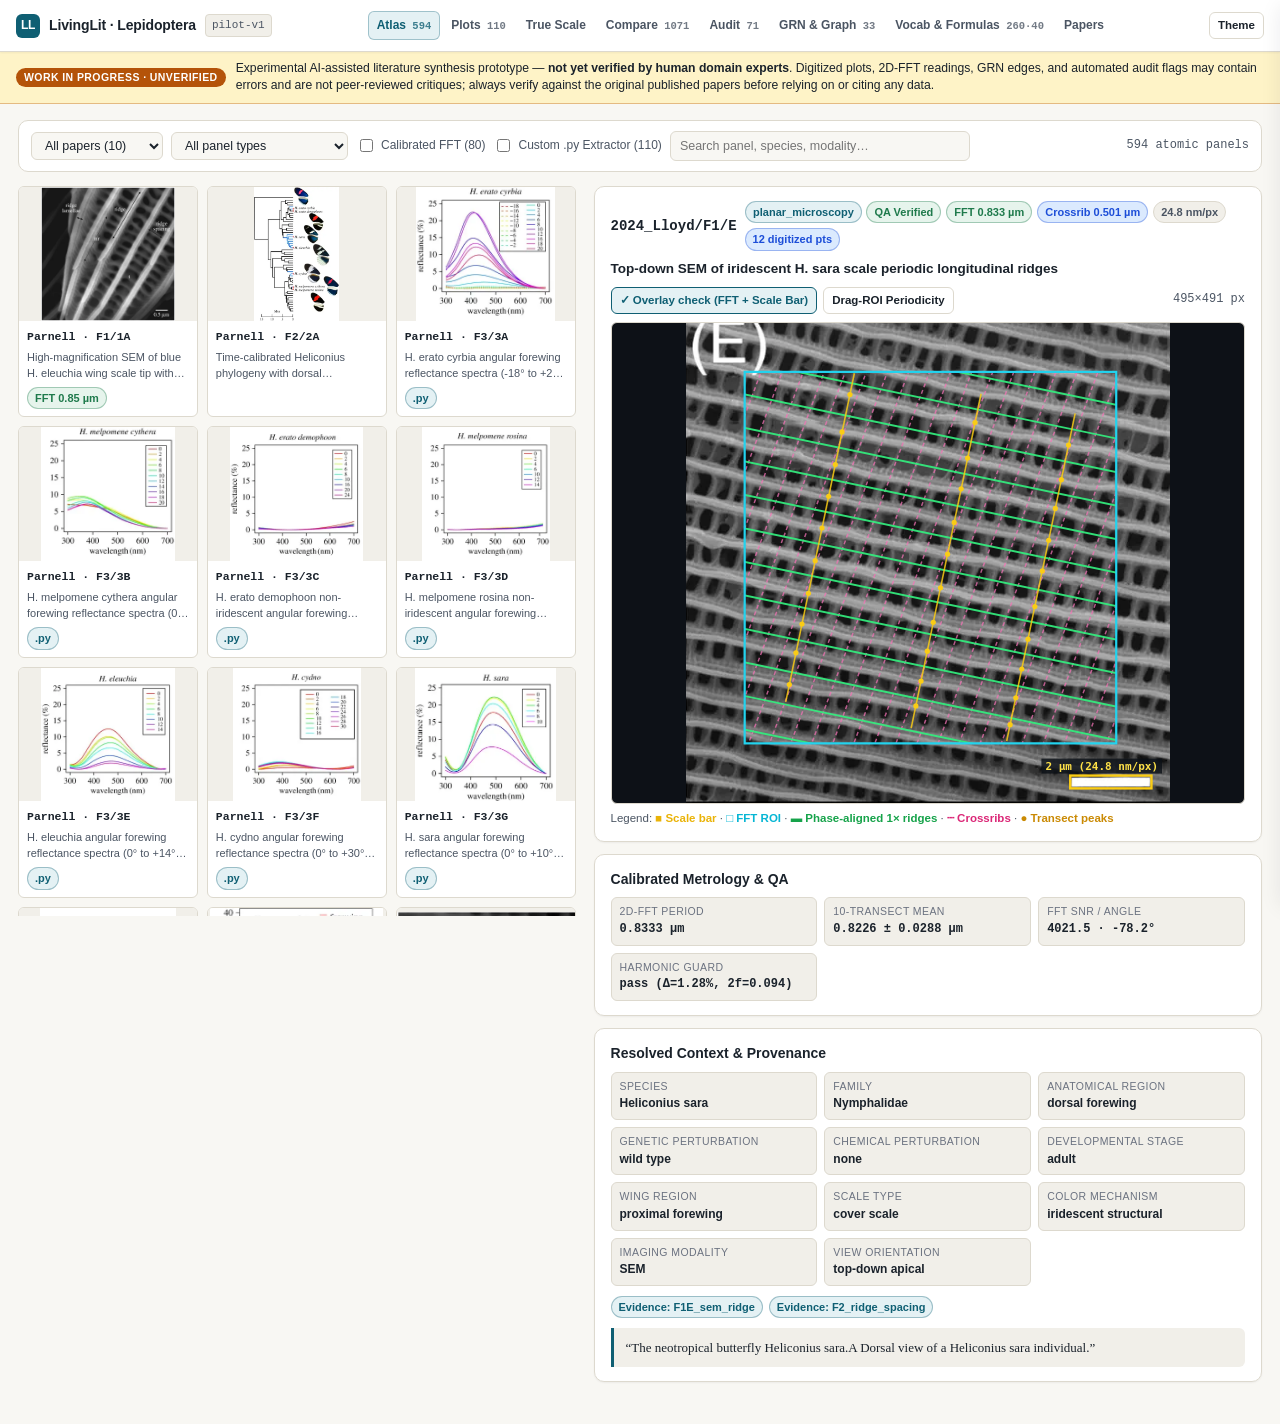
==== index.html @ befab4b3 "Publish pilot-v1 WIP explorer (10 OA papers, 594 WebP panels, unverified banner)" ====
<!doctype html>
<html lang="en" data-theme="light">
<head>
  <meta charset="utf-8" />
  <meta name="viewport" content="width=device-width, initial-scale=1" />
  <title>LivingLit · Lepidoptera — Pilot Atlas, Metrology &amp; Synthesis</title>
  <meta name="description" content="Auditable figure digitization, calibrated 2D-FFT microscopy metrology, relaxed cross-paper synthesis, and 7-dimension within-paper claim auditing for Lepidoptera." />
  <link rel="stylesheet" href="styles/tokens.css" />
  <link rel="stylesheet" href="styles/components.css" />
</head>
<body>
  <header class="topbar" role="banner">
    <div class="brand">
      <div class="brand-mark" aria-hidden="true">LL</div>
      <div>
        <div class="brand-title">LivingLit · Lepidoptera</div>
      </div>
      <span class="brand-tag" id="release-tag">pilot-v1</span>
    </div>

    <nav class="nav-tabs" role="tablist" aria-label="Primary views">
      <button type="button" class="nav-tab active" data-view="atlas" role="tab" title="Browse all atomic figure panels with scale-bar & FFT overlays">Atlas <span class="cnt" id="cnt-atlas"></span></button>
      <button type="button" class="nav-tab" data-view="vault" role="tab" title="Digitized Plots: verify extracted curves, scatter, boxplots & dotplots side-by-side against figure crops">Plots <span class="cnt" id="cnt-vault"></span></button>
      <button type="button" class="nav-tab" data-view="scale" role="tab" title="Compare calibrated micrographs at identical physical magnification (µm/px)">True Scale</button>
      <button type="button" class="nav-tab" data-view="compare" role="tab" title="Cross-paper quantitative comparisons with live confounder toggles">Compare <span class="cnt" id="cnt-compare"></span></button>
      <button type="button" class="nav-tab" data-view="audit" role="tab" title="7-dimension within-paper claim and numerical audit">Audit <span class="cnt" id="cnt-audit"></span></button>
      <button type="button" class="nav-tab" data-view="graph" role="tab" title="Gene Regulatory Network (GRN), Genomic Tables (DE/ChIP), and Corpus Knowledge Graph">GRN &amp; Graph <span class="cnt" id="cnt-grn"></span></button>
      <button type="button" class="nav-tab" data-view="schema" role="tab" title="Explore hierarchical Controlled Vocabulary & interactive SymPy Formula Workbench">Vocab &amp; Formulas <span class="cnt" id="cnt-schema"></span></button>
      <button type="button" class="nav-tab" data-view="papers" role="tab" title="Open-Access manifests, QA scorecards & indexed author scripts">Papers</button>
    </nav>

    <div class="topbar-right">
      <div class="kpi-inline" id="kpi-inline"></div>
      <button type="button" class="btn btn-sm" id="btn-theme" title="Toggle light / dark theme">Theme</button>
    </div>
  </header>

  <div class="wip-banner" role="status" aria-label="Work in progress notice">
    <span class="wip-badge">Work in Progress · Unverified</span>
    <span>
      Experimental AI-assisted literature synthesis prototype — <strong>not yet verified by human domain experts</strong>.
      Digitized plots, 2D-FFT readings, GRN edges, and automated audit flags may contain errors and are not peer-reviewed critiques; always verify against the original published papers before relying on or citing any data.
    </span>
  </div>

  <main class="main-wrap" id="app-root" role="main">
    <div class="card">Loading LivingLit · Lepidoptera release bundle…</div>
  </main>

  <div class="drawer-backdrop" id="drawer-backdrop"></div>
  <aside class="drawer" id="audit-drawer" aria-label="Result Audit Drawer">
    <div class="drawer-head">
      <div>
        <div class="mono" style="font-size:11px;color:var(--ink-2)" id="drawer-sub">Empirical Evidence Audit</div>
        <div style="font-weight:700;font-size:14.5px" id="drawer-title">Result</div>
      </div>
      <button type="button" class="btn btn-sm" id="drawer-close">Close</button>
    </div>
    <div class="drawer-body" id="drawer-body"></div>
  </aside>

  
  <script src="js/state.js"></script>
  <script src="js/overlays.js"></script>
  <script src="js/charts.js"></script>
  <script src="js/views/drawer.js"></script>
  <script src="js/views/atlas.js"></script>
  <script src="js/views/vault.js"></script>
  <script src="js/views/scale_comparator.js"></script>
  <script src="js/views/compare.js"></script>
  <script src="js/views/audit.js"></script>
  <script src="js/views/graph.js"></script>
  <script src="js/views/vocab_formulas.js"></script>
  <script src="js/views/papers_schema.js"></script>
  <script src="js/main.js"></script>
</body>
</html>
---- styles/tokens.css ----
/* Editorial Scientific Design Tokens — Light (warm archival ivory) & Dark (deep slate) */
:root {
  --bg: #f8f7f3;
  --surface: #ffffff;
  --surface-2: #f1efe9;
  --surface-3: #e7e4dc;
  --ink: #1a222b;
  --ink-2: #4b5563;
  --ink-3: #6b7280;
  --border: #ddd9ce;
  --border-strong: #c4bfb1;
  --accent: #0f5f73;
  --accent-soft: #e4f1f4;
  --accent-ink: #ffffff;
  --ok: #1f7a4c;
  --ok-soft: #e6f4ec;
  --warn: #b45309;
  --warn-soft: #fef3c7;
  --bad: #b91c1c;
  --bad-soft: #fee2e2;
  --info: #1d4ed8;
  --info-soft: #dbeafe;
  --shadow-sm: 0 1px 2px rgba(20, 26, 34, 0.05);
  --shadow-md: 0 6px 20px rgba(20, 26, 34, 0.08);
  --radius-sm: 6px;
  --radius-md: 10px;
  --radius-lg: 14px;
  --font-sans: ui-sans-serif, -apple-system, BlinkMacSystemFont, "Segoe UI", Roboto, Helvetica, Arial, sans-serif;
  --font-serif: ui-serif, Georgia, Cambria, "Times New Roman", Times, serif;
  --font-mono: ui-monospace, SFMono-Regular, Menlo, Monaco, Consolas, "Liberation Mono", monospace;
}

html[data-theme="dark"] {
  --bg: #10151c;
  --surface: #171e27;
  --surface-2: #1e2733;
  --surface-3: #283444;
  --ink: #e8edf3;
  --ink-2: #a9b6c5;
  --ink-3: #7f8fa3;
  --border: #2a3545;
  --border-strong: #3c4b61;
  --accent: #4ab3c9;
  --accent-soft: rgba(74, 179, 201, 0.16);
  --accent-ink: #08131a;
  --ok: #4ade80;
  --ok-soft: rgba(74, 222, 128, 0.14);
  --warn: #fbbf24;
  --warn-soft: rgba(251, 191, 36, 0.14);
  --bad: #f87171;
  --bad-soft: rgba(248, 113, 113, 0.16);
  --info: #60a5fa;
  --info-soft: rgba(96, 165, 250, 0.16);
  --shadow-sm: 0 1px 2px rgba(0, 0, 0, 0.35);
  --shadow-md: 0 8px 26px rgba(0, 0, 0, 0.45);
}

* { box-sizing: border-box; }
html, body {
  margin: 0;
  padding: 0;
  background: var(--bg);
  color: var(--ink);
  font-family: var(--font-sans);
  font-size: 13.5px;
  line-height: 1.48;
  -webkit-font-smoothing: antialiased;
}
button, input, select { font: inherit; color: inherit; }
code, pre { font-family: var(--font-mono); }
---- styles/components.css ----
/* Single-Row Topbar, Master-Detail Atlas, Vault, Comparator, Compare, Audit, Graph & Drawer */
.topbar {
  position: sticky;
  top: 0;
  z-index: 40;
  height: 52px;
  display: flex;
  align-items: center;
  justify-content: space-between;
  gap: 12px;
  padding: 0 16px;
  background: var(--surface);
  border-bottom: 1px solid var(--border);
  box-shadow: var(--shadow-sm);
}

.brand {
  display: flex;
  align-items: center;
  gap: 9px;
  white-space: nowrap;
  flex-shrink: 0;
}
.brand-mark {
  width: 24px;
  height: 24px;
  border-radius: 6px;
  background: var(--accent);
  color: var(--accent-ink);
  display: grid;
  place-items: center;
  font-weight: 800;
  font-size: 12px;
  letter-spacing: -0.02em;
}
.brand-title {
  font-weight: 700;
  font-size: 14px;
  letter-spacing: -0.01em;
}
.brand-tag {
  font-size: 11px;
  font-family: var(--font-mono);
  padding: 2px 6px;
  border-radius: 4px;
  background: var(--surface-2);
  color: var(--ink-2);
  border: 1px solid var(--border);
}

.nav-tabs {
  display: flex;
  align-items: center;
  gap: 2px;
  overflow-x: auto;
  scrollbar-width: none;
}
.nav-tabs::-webkit-scrollbar { display: none; }
.nav-tab {
  border: 1px solid transparent;
  background: transparent;
  color: var(--ink-2);
  padding: 5px 8px;
  border-radius: var(--radius-sm);
  font-size: 12px;
  font-weight: 600;
  cursor: pointer;
  white-space: nowrap;
  transition: background 0.14s, color 0.14s, border-color 0.14s;
}
.nav-tab:hover { background: var(--surface-2); color: var(--ink); }
.nav-tab.active {
  background: var(--accent-soft);
  color: var(--accent);
  border-color: color-mix(in srgb, var(--accent) 32%, transparent);
}
.nav-tab .cnt {
  font-family: var(--font-mono);
  font-size: 10.5px;
  opacity: 0.78;
  margin-left: 3px;
}

.topbar-right {
  display: flex;
  align-items: center;
  gap: 8px;
  flex-shrink: 0;
}
.kpi-inline {
  display: flex;
  align-items: center;
  gap: 8px;
  font-size: 11px;
  color: var(--ink-2);
  font-family: var(--font-mono);
  white-space: nowrap;
}
@media (max-width: 1480px) { .kpi-inline { display: none; } }

.wip-banner {
  display: flex;
  align-items: center;
  gap: 10px;
  padding: 8px 16px;
  background: var(--warn-soft);
  border-bottom: 1px solid color-mix(in srgb, var(--warn) 36%, transparent);
  color: var(--ink);
  font-size: 12.2px;
  line-height: 1.42;
}
.wip-badge {
  flex-shrink: 0;
  display: inline-flex;
  align-items: center;
  padding: 2px 8px;
  border-radius: 999px;
  background: var(--warn);
  color: #ffffff;
  font-size: 10.5px;
  font-weight: 800;
  letter-spacing: 0.04em;
  text-transform: uppercase;
}
html[data-theme="dark"] .wip-badge {
  color: #10151c;
}

.btn {
  display: inline-flex;
  align-items: center;
  gap: 6px;
  padding: 6px 11px;
  border-radius: var(--radius-sm);
  border: 1px solid var(--border);
  background: var(--surface);
  color: var(--ink);
  font-size: 12px;
  font-weight: 600;
  cursor: pointer;
  white-space: nowrap;
  transition: background 0.14s, border-color 0.14s;
}
.btn:hover { background: var(--surface-2); border-color: var(--border-strong); }
.btn.primary {
  background: var(--accent);
  color: var(--accent-ink);
  border-color: var(--accent);
}
.btn.primary:hover { filter: brightness(1.06); }
.btn.active {
  background: var(--accent-soft);
  color: var(--accent);
  border-color: var(--accent);
}
.btn-sm { padding: 4px 8px; font-size: 11.5px; }

.main-wrap {
  max-width: 1520px;
  margin: 0 auto;
  padding: 16px 18px 42px;
}

/* Filter bar & strip */
.toolbar {
  display: flex;
  flex-wrap: wrap;
  align-items: center;
  gap: 8px;
  padding: 10px 12px;
  background: var(--surface);
  border: 1px solid var(--border);
  border-radius: var(--radius-md);
  margin-bottom: 14px;
}
.toolbar select, .toolbar input[type="search"], .toolbar input[type="text"] {
  padding: 5px 9px;
  border-radius: var(--radius-sm);
  border: 1px solid var(--border);
  background: var(--bg);
  color: var(--ink);
  font-size: 12.5px;
}
.toolbar input[type="search"] { min-width: 190px; flex: 1; max-width: 300px; }
.toolbar label.chk {
  display: inline-flex;
  align-items: center;
  gap: 5px;
  font-size: 12px;
  color: var(--ink-2);
  cursor: pointer;
  user-select: none;
}

/* Badges & Pills */
.pill {
  display: inline-flex;
  align-items: center;
  gap: 4px;
  padding: 2px 7px;
  border-radius: 999px;
  font-size: 11px;
  font-weight: 600;
  border: 1px solid var(--border);
  background: var(--surface-2);
  color: var(--ink-2);
  white-space: nowrap;
}
.pill.ok { background: var(--ok-soft); color: var(--ok); border-color: color-mix(in srgb, var(--ok) 35%, transparent); }
.pill.warn { background: var(--warn-soft); color: var(--warn); border-color: color-mix(in srgb, var(--warn) 35%, transparent); }
.pill.bad { background: var(--bad-soft); color: var(--bad); border-color: color-mix(in srgb, var(--bad) 35%, transparent); }
.pill.info { background: var(--info-soft); color: var(--info); border-color: color-mix(in srgb, var(--info) 35%, transparent); }
.pill.accent { background: var(--accent-soft); color: var(--accent); border-color: color-mix(in srgb, var(--accent) 35%, transparent); }
.pill-btn { cursor: pointer; }
.pill-btn:hover { filter: brightness(0.95); }

/* Cards & Grids */
.card {
  background: var(--surface);
  border: 1px solid var(--border);
  border-radius: var(--radius-md);
  padding: 14px 16px;
  box-shadow: var(--shadow-sm);
}
.card-title {
  margin: 0 0 8px;
  font-size: 14px;
  font-weight: 700;
  display: flex;
  align-items: center;
  justify-content: space-between;
  gap: 8px;
}
.section-head {
  display: flex;
  align-items: baseline;
  justify-content: space-between;
  gap: 12px;
  margin: 0 0 10px;
}
.section-head h2 { margin: 0; font-size: 16px; font-weight: 700; letter-spacing: -0.01em; }
.muted { color: var(--ink-2); font-size: 12px; }
.mono { font-family: var(--font-mono); }

/* Master-detail Atlas & Vault */
.split-atlas {
  display: grid;
  grid-template-columns: minmax(340px, 1.05fr) minmax(420px, 1.25fr);
  gap: 14px;
  align-items: start;
}
@media (max-width: 1040px) { .split-atlas { grid-template-columns: 1fr; } }

.panel-grid {
  display: grid;
  grid-template-columns: repeat(auto-fill, minmax(170px, 1fr));
  gap: 9px;
  max-height: calc(100vh - 170px);
  overflow-y: auto;
  padding-right: 4px;
}
.panel-tile {
  background: var(--surface);
  border: 1px solid var(--border);
  border-radius: var(--radius-sm);
  overflow: hidden;
  cursor: pointer;
  text-align: left;
  padding: 0;
  display: flex;
  flex-direction: column;
  transition: border-color 0.14s, transform 0.12s;
}
.panel-tile:hover { border-color: var(--accent); transform: translateY(-1px); }
.panel-tile.selected { border-color: var(--accent); box-shadow: 0 0 0 2px var(--accent-soft); }
.panel-thumb-wrap {
  aspect-ratio: 4 / 3;
  background: var(--surface-2);
  display: flex;
  align-items: center;
  justify-content: center;
  overflow: hidden;
  position: relative;
}
.panel-thumb-wrap img { width: 100%; height: 100%; object-fit: contain; display: block; }
.panel-tile-meta { padding: 7px 8px; display: flex; flex-direction: column; gap: 4px; }
.panel-tile-id { font-family: var(--font-mono); font-size: 11.5px; font-weight: 700; color: var(--ink); }
.panel-tile-title { font-size: 11px; color: var(--ink-2); display: -webkit-box; -webkit-line-clamp: 2; -webkit-box-orient: vertical; overflow: hidden; }
.panel-tile-badges { display: flex; flex-wrap: wrap; gap: 4px; margin-top: 2px; }

.inspector-sticky {
  position: sticky;
  top: 66px;
  display: flex;
  flex-direction: column;
  gap: 12px;
}

/* Interactive Image + Overlay Canvas Stage */
.stage-wrap {
  position: relative;
  width: 100%;
  background: #0d1117;
  border-radius: var(--radius-sm);
  border: 1px solid var(--border);
  overflow: hidden;
  display: flex;
  align-items: center;
  justify-content: center;
  min-height: 280px;
  max-height: 500px;
}
.stage-wrap canvas {
  max-width: 100%;
  max-height: 500px;
  width: auto;
  height: auto;
  display: block;
}
.stage-controls {
  display: flex;
  flex-wrap: wrap;
  align-items: center;
  justify-content: space-between;
  gap: 8px;
}
.code-viewer {
  margin: 0;
  padding: 12px;
  background: var(--surface-2);
  border: 1px solid var(--border);
  border-radius: var(--radius-sm);
  font-size: 11.5px;
  line-height: 1.45;
  overflow: auto;
  max-height: 360px;
  color: var(--ink);
}

/* Vault side-by-side */
.vault-pair {
  display: grid;
  grid-template-columns: 1fr 1fr;
  gap: 12px;
}
@media (max-width: 900px) { .vault-pair { grid-template-columns: 1fr; } }
.chart-canvas-box {
  background: var(--surface-2);
  border: 1px solid var(--border);
  border-radius: var(--radius-sm);
  padding: 8px;
  position: relative;
}
.chart-canvas-box canvas { width: 100%; height: 320px; display: block; }

/* True-Scale Comparator */
.scale-grid {
  display: grid;
  grid-template-columns: repeat(auto-fit, minmax(300px, 1fr));
  gap: 12px;
}
.scale-card-canvas {
  width: 100%;
  height: 300px;
  background: #0b0f14;
  border-radius: var(--radius-sm);
  border: 1px solid var(--border);
  display: block;
}

/* Relaxed Compare controls & cards */
.policy-grid {
  display: grid;
  grid-template-columns: repeat(auto-fill, minmax(210px, 1fr));
  gap: 8px;
  margin-bottom: 12px;
}
.policy-chip {
  display: flex;
  align-items: center;
  justify-content: space-between;
  gap: 8px;
  padding: 7px 10px;
  border-radius: var(--radius-sm);
  border: 1px solid var(--border);
  background: var(--surface-2);
  font-size: 12px;
}
.policy-chip.strict { border-color: var(--accent); background: var(--accent-soft); }
.epistemic-banner {
  padding: 9px 12px;
  border-radius: var(--radius-sm);
  background: var(--info-soft);
  border: 1px solid color-mix(in srgb, var(--info) 35%, transparent);
  color: var(--ink);
  font-size: 12px;
  margin-bottom: 12px;
}
.comp-card {
  background: var(--surface);
  border: 1px solid var(--border);
  border-radius: var(--radius-md);
  padding: 13px 15px;
  margin-bottom: 10px;
}
.comp-card.blocked { opacity: 0.62; border-style: dashed; }
.comp-sides {
  display: grid;
  grid-template-columns: 1fr auto 1fr;
  gap: 10px;
  align-items: center;
  margin: 8px 0;
}
.side-box {
  padding: 9px 11px;
  border-radius: var(--radius-sm);
  background: var(--surface-2);
  border: 1px solid var(--border);
}
.diff-row { display: flex; flex-wrap: wrap; gap: 5px; margin-top: 8px; }

/* Tables (Audit, Claims, Formulas, Papers) */
.data-table {
  width: 100%;
  border-collapse: collapse;
  font-size: 12.5px;
}
.data-table th, .data-table td {
  padding: 8px 10px;
  border-bottom: 1px solid var(--border);
  text-align: left;
  vertical-align: top;
}
.data-table th {
  font-size: 11px;
  text-transform: uppercase;
  letter-spacing: 0.04em;
  color: var(--ink-2);
  background: var(--surface-2);
  position: sticky;
  top: 0;
}
.dim-strip { display: flex; flex-wrap: wrap; gap: 4px; margin-top: 5px; }

/* Knowledge Graph */
.graph-layout {
  display: grid;
  grid-template-columns: 1fr 320px;
  gap: 14px;
}
@media (max-width: 1000px) { .graph-layout { grid-template-columns: 1fr; } }
.graph-canvas {
  width: 100%;
  height: 560px;
  background: var(--surface);
  border: 1px solid var(--border);
  border-radius: var(--radius-md);
  display: block;
  cursor: grab;
}
.graph-canvas:active { cursor: grabbing; }

/* Slide-over Result Audit Drawer */
.drawer-backdrop {
  position: fixed;
  inset: 0;
  background: rgba(10, 14, 20, 0.45);
  z-index: 80;
  display: none;
}
.drawer-backdrop.open { display: block; }
.drawer {
  position: fixed;
  top: 0;
  right: 0;
  bottom: 0;
  width: min(560px, 94vw);
  background: var(--surface);
  border-left: 1px solid var(--border);
  box-shadow: var(--shadow-md);
  z-index: 90;
  transform: translateX(100%);
  transition: transform 0.2s ease;
  display: flex;
  flex-direction: column;
}
.drawer.open { transform: translateX(0); }
.drawer-head {
  padding: 14px 16px;
  border-bottom: 1px solid var(--border);
  display: flex;
  align-items: center;
  justify-content: space-between;
  gap: 10px;
}
.drawer-body {
  padding: 16px;
  overflow-y: auto;
  flex: 1;
  display: flex;
  flex-direction: column;
  gap: 14px;
}
.quote-block {
  margin: 0;
  padding: 10px 12px;
  border-left: 3px solid var(--accent);
  background: var(--surface-2);
  border-radius: 0 var(--radius-sm) var(--radius-sm) 0;
  font-family: var(--font-serif);
  font-size: 13px;
}

/* Metadata key-value grid */
.kv-grid {
  display: grid;
  grid-template-columns: repeat(auto-fill, minmax(165px, 1fr));
  gap: 7px;
}
.kv-item {
  padding: 6px 8px;
  background: var(--surface-2);
  border-radius: var(--radius-sm);
  border: 1px solid var(--border);
}
.kv-k { font-size: 10.5px; text-transform: uppercase; letter-spacing: 0.04em; color: var(--ink-3); }
.kv-v { font-size: 12px; font-weight: 600; color: var(--ink); margin-top: 1px; word-break: break-word; }
.kv-clickable {
  cursor: pointer;
  text-align: left;
  width: 100%;
  transition: border-color 0.14s, background 0.14s, transform 0.1s;
}
.kv-clickable:hover {
  border-color: var(--accent);
  background: var(--accent-soft);
  transform: translateY(-1px);
}

/* Vocab & Formulas Explorer */
.schema-hero {
  display: flex;
  flex-wrap: wrap;
  align-items: center;
  justify-content: space-between;
  gap: 12px;
  margin-bottom: 14px;
}
.seg-switch {
  display: inline-flex;
  padding: 3px;
  gap: 3px;
  background: var(--surface-2);
  border: 1px solid var(--border);
  border-radius: var(--radius-md);
}
.seg-btn {
  border: 1px solid transparent;
  background: transparent;
  color: var(--ink-2);
  padding: 6px 13px;
  border-radius: 7px;
  font-size: 12.5px;
  font-weight: 700;
  cursor: pointer;
  display: inline-flex;
  align-items: center;
  gap: 6px;
  transition: background 0.14s, color 0.14s, box-shadow 0.14s;
}
.seg-btn:hover { color: var(--ink); }
.seg-btn.active {
  background: var(--surface);
  color: var(--accent);
  border-color: var(--border);
  box-shadow: var(--shadow-sm);
}

/* 3-pane Vocabulary Explorer */
.vocab-layout {
  display: grid;
  grid-template-columns: 235px minmax(310px, 1fr) minmax(380px, 1.15fr);
  gap: 14px;
  align-items: start;
}
@media (max-width: 1180px) {
  .vocab-layout { grid-template-columns: 210px 1fr; }
  .vocab-detail { grid-column: 1 / -1; position: static !important; }
}
@media (max-width: 780px) {
  .vocab-layout { grid-template-columns: 1fr; }
}
.field-rail {
  display: flex;
  flex-direction: column;
  gap: 3px;
}
.field-rail-btn {
  display: flex;
  align-items: center;
  justify-content: space-between;
  gap: 8px;
  width: 100%;
  padding: 6px 9px;
  border-radius: var(--radius-sm);
  border: 1px solid transparent;
  background: transparent;
  color: var(--ink);
  font-size: 12px;
  font-weight: 600;
  text-align: left;
  cursor: pointer;
  transition: background 0.12s, border-color 0.12s;
}
.field-rail-btn:hover { background: var(--surface-2); }
.field-rail-btn.active {
  background: var(--accent-soft);
  color: var(--accent);
  border-color: color-mix(in srgb, var(--accent) 32%, transparent);
}
.field-rail-meta {
  display: inline-flex;
  align-items: center;
  gap: 5px;
  font-family: var(--font-mono);
  font-size: 11px;
  color: var(--ink-3);
}
.used-dot {
  width: 7px;
  height: 7px;
  border-radius: 50%;
  background: var(--ok);
  display: inline-block;
  flex-shrink: 0;
}

.term-list {
  display: flex;
  flex-direction: column;
  gap: 4px;
  max-height: calc(100vh - 235px);
  overflow-y: auto;
  padding-right: 4px;
}
.term-row {
  display: flex;
  align-items: center;
  justify-content: space-between;
  gap: 8px;
  width: 100%;
  padding: 7px 10px;
  border-radius: var(--radius-sm);
  border: 1px solid var(--border);
  background: var(--surface);
  text-align: left;
  cursor: pointer;
  transition: border-color 0.12s, background 0.12s;
}
.term-row:hover { border-color: var(--accent); background: var(--surface-2); }
.term-row.selected {
  border-color: var(--accent);
  background: var(--accent-soft);
  box-shadow: inset 3px 0 0 var(--accent);
}
.term-tree-branch {
  color: var(--ink-3);
  font-family: var(--font-mono);
  font-size: 11px;
  margin-right: 4px;
  user-select: none;
}
.breadcrumb {
  display: flex;
  flex-wrap: wrap;
  align-items: center;
  gap: 4px;
  margin-bottom: 8px;
  font-size: 11.5px;
}
.breadcrumb-sep { color: var(--ink-3); }

/* 2-pane Formula Library Workbench */
.formula-layout {
  display: grid;
  grid-template-columns: minmax(340px, 0.95fr) minmax(440px, 1.3fr);
  gap: 14px;
  align-items: start;
}
@media (max-width: 1020px) {
  .formula-layout { grid-template-columns: 1fr; }
}
.formula-list {
  display: flex;
  flex-direction: column;
  gap: 7px;
  max-height: calc(100vh - 230px);
  overflow-y: auto;
  padding-right: 4px;
}
.formula-group-label {
  font-size: 11px;
  font-weight: 700;
  text-transform: uppercase;
  letter-spacing: 0.05em;
  color: var(--ink-3);
  margin: 8px 2px 2px;
}
.formula-card {
  display: flex;
  flex-direction: column;
  gap: 5px;
  width: 100%;
  padding: 10px 12px;
  border-radius: var(--radius-sm);
  border: 1px solid var(--border);
  background: var(--surface);
  text-align: left;
  cursor: pointer;
  transition: border-color 0.12s, background 0.12s;
}
.formula-card.lep { border-left: 3px solid var(--accent); }
.formula-card:hover { border-color: var(--accent); background: var(--surface-2); }
.formula-card.selected {
  border-color: var(--accent);
  background: var(--accent-soft);
  box-shadow: 0 0 0 1px var(--accent);
}
.eq-preview {
  font-family: var(--font-serif);
  font-size: 14.5px;
  color: var(--ink);
  line-height: 1.35;
}
.eq-banner {
  padding: 13px 15px;
  border-radius: var(--radius-sm);
  background: var(--surface-2);
  border: 1px solid var(--border);
  display: flex;
  flex-direction: column;
  gap: 6px;
}
.eq-banner-math {
  font-family: var(--font-serif);
  font-size: 19px;
  line-height: 1.45;
  color: var(--ink);
  letter-spacing: 0.01em;
}
.eq-banner-math sub, .eq-preview sub { font-size: 0.72em; line-height: 0; }
.eq-banner-math sup, .eq-preview sup { font-size: 0.72em; line-height: 0; }
.eq-sympy-row {
  display: flex;
  align-items: center;
  justify-content: space-between;
  gap: 8px;
  padding-top: 6px;
  border-top: 1px dashed var(--border);
  font-size: 11.5px;
  color: var(--ink-2);
}

.calc-box {
  padding: 12px 14px;
  border-radius: var(--radius-sm);
  background: var(--surface-2);
  border: 1px solid var(--border);
}
.calc-inputs {
  display: grid;
  grid-template-columns: repeat(auto-fill, minmax(145px, 1fr));
  gap: 8px;
  margin: 8px 0 10px;
}
.calc-field {
  display: flex;
  flex-direction: column;
  gap: 3px;
}
.calc-field label {
  font-size: 11px;
  color: var(--ink-2);
  display: flex;
  justify-content: space-between;
  gap: 4px;
}
.calc-field input {
  width: 100%;
  padding: 5px 8px;
  border-radius: var(--radius-sm);
  border: 1px solid var(--border-strong);
  background: var(--surface);
  color: var(--ink);
  font-family: var(--font-mono);
  font-size: 12.5px;
}
.calc-field input:focus {
  outline: 2px solid var(--accent-soft);
  border-color: var(--accent);
}
.calc-outputs {
  display: flex;
  flex-wrap: wrap;
  gap: 8px;
  align-items: center;
  padding-top: 8px;
  border-top: 1px solid var(--border);
}
.calc-result-chip {
  padding: 6px 10px;
  border-radius: var(--radius-sm);
  background: var(--surface);
  border: 1px solid color-mix(in srgb, var(--accent) 40%, var(--border));
  font-family: var(--font-mono);
  font-size: 13px;
  font-weight: 700;
  color: var(--accent);
}
.warn-callout {
  padding: 9px 11px;
  border-radius: var(--radius-sm);
  background: var(--warn-soft);
  border: 1px solid color-mix(in srgb, var(--warn) 35%, transparent);
  color: var(--ink);
  font-size: 12px;
}
.chip-row {
  display: flex;
  flex-wrap: wrap;
  gap: 6px;
}

/* GRN Workbench, Genomic Tables & External Xref Links */
.xref-link {
  text-decoration: none;
  cursor: pointer;
}
.xref-link:hover {
  text-decoration: underline;
  filter: brightness(0.95);
}
.grn-legend {
  display: flex;
  flex-wrap: wrap;
  align-items: center;
  gap: 12px;
  padding: 7px 12px;
  margin-bottom: 12px;
  border-radius: var(--radius-sm);
  background: var(--surface);
  border: 1px solid var(--border);
  font-size: 11.5px;
  color: var(--ink-2);
}
.grn-legend span {
  display: inline-flex;
  align-items: center;
  gap: 5px;
}
.grn-layout {
  display: grid;
  grid-template-columns: minmax(480px, 1.45fr) minmax(320px, 1fr);
  gap: 14px;
  align-items: start;
}
@media (max-width: 1080px) {
  .grn-layout { grid-template-columns: 1fr; }
}
.grn-svg {
  width: 100%;
  height: auto;
  display: block;
  border-radius: var(--radius-sm);
}
.grn-node:hover rect {
  filter: brightness(0.96);
}
.grn-row:hover {
  background: var(--surface-2);
}
.grn-row.selected {
  background: var(--accent-soft);
}
.grn-thumb-strip {
  display: grid;
  grid-template-columns: repeat(3, minmax(0, 1fr));
  gap: 7px;
}
.grn-mini-thumb {
  padding: 4px;
  border: 1px solid var(--border);
  border-radius: var(--radius-sm);
  background: var(--surface-2);
  display: flex;
  flex-direction: column;
  align-items: center;
  gap: 3px;
  cursor: pointer;
  color: var(--ink-2);
  font-size: 10.5px;
}
.grn-mini-thumb:hover { border-color: var(--accent); color: var(--accent); }
.grn-mini-thumb img {
  width: 100%;
  height: 62px;
  object-fit: cover;
  border-radius: 3px;
  display: block;
}
.volcano-svg {
  width: 100%;
  max-height: 330px;
  height: auto;
  display: block;
  border-radius: var(--radius-sm);
}
.peak-bar-bg {
  width: 58px;
  height: 7px;
  border-radius: 99px;
  background: var(--surface-2);
  border: 1px solid var(--border);
  overflow: hidden;
  flex-shrink: 0;
}
.peak-bar-fill {
  height: 100%;
  border-radius: 99px;
}
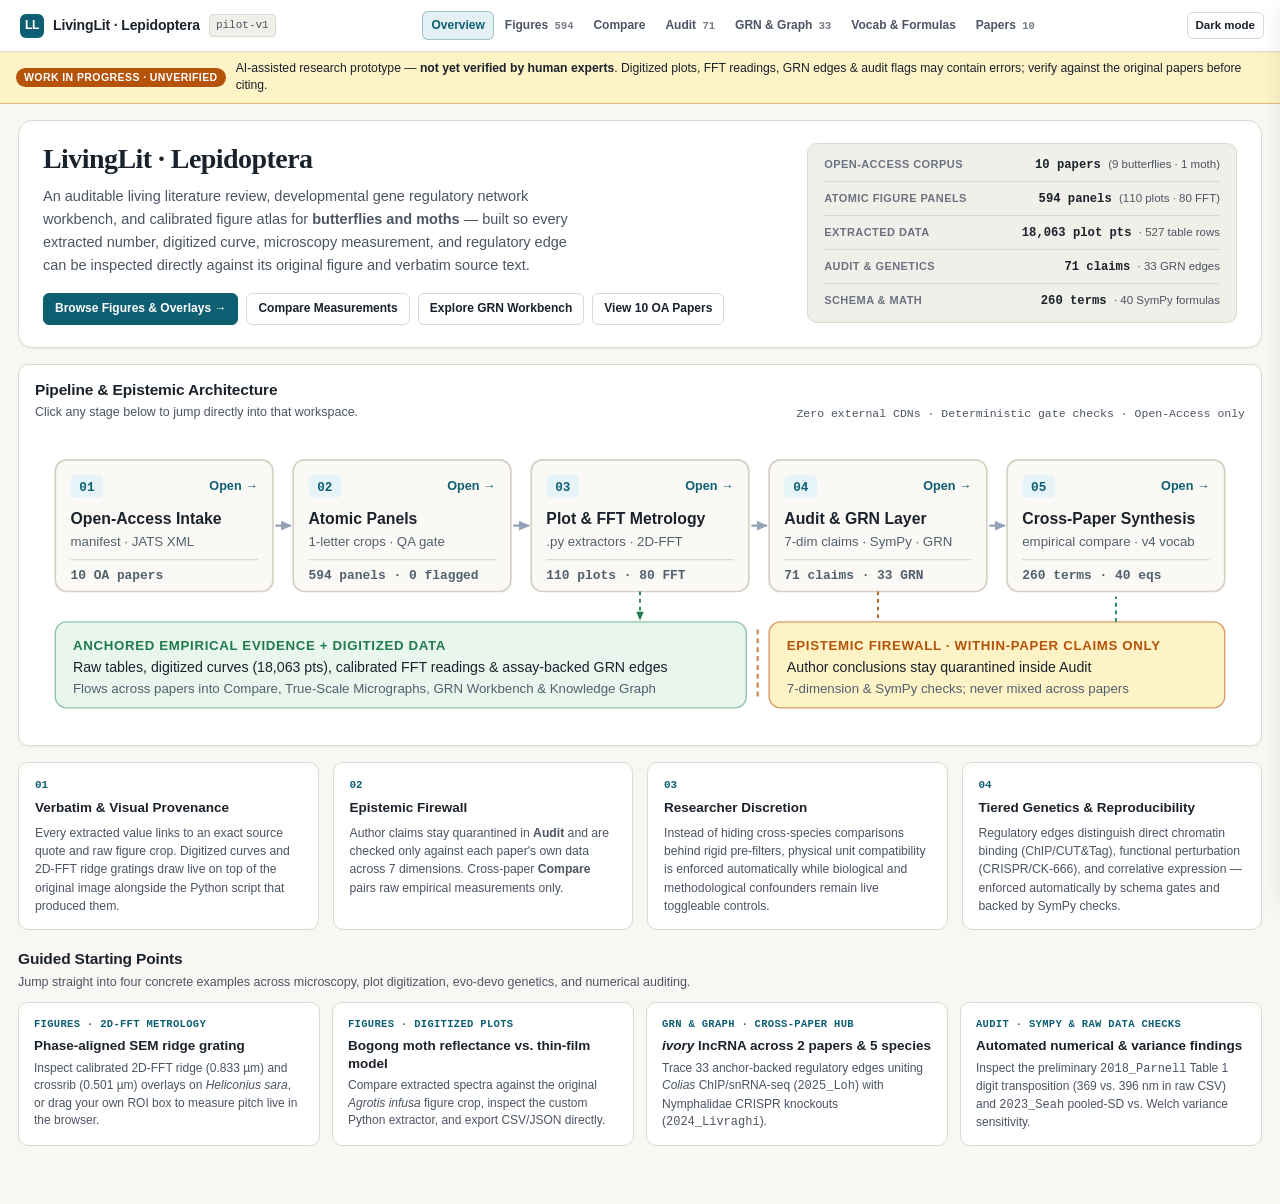
==== commit 7396a04e: "Update GitHub Pages explorer to streamlined v2 (Overview schematic + unified Figures)" ====
--- a/index.html
+++ b/index.html
@@ -4,42 +4,38 @@
   <meta charset="utf-8" />
   <meta name="viewport" content="width=device-width, initial-scale=1" />
   <title>LivingLit · Lepidoptera — Pilot Atlas, Metrology &amp; Synthesis</title>
-  <meta name="description" content="Auditable figure digitization, calibrated 2D-FFT microscopy metrology, relaxed cross-paper synthesis, and 7-dimension within-paper claim auditing for Lepidoptera." />
+  <meta name="description" content="Auditable figure digitization, calibrated 2D-FFT microscopy metrology, gene regulatory network workbench, relaxed cross-paper synthesis, and 7-dimension within-paper claim auditing for Lepidoptera." />
   <link rel="stylesheet" href="styles/tokens.css" />
   <link rel="stylesheet" href="styles/components.css" />
 </head>
 <body>
   <header class="topbar" role="banner">
-    <div class="brand">
+    <button type="button" class="brand brand-btn" data-jump-view="overview" title="Return to Overview">
       <div class="brand-mark" aria-hidden="true">LL</div>
-      <div>
-        <div class="brand-title">LivingLit · Lepidoptera</div>
-      </div>
+      <div class="brand-title">LivingLit · Lepidoptera</div>
       <span class="brand-tag" id="release-tag">pilot-v1</span>
-    </div>
+    </button>
 
     <nav class="nav-tabs" role="tablist" aria-label="Primary views">
-      <button type="button" class="nav-tab active" data-view="atlas" role="tab" title="Browse all atomic figure panels with scale-bar & FFT overlays">Atlas <span class="cnt" id="cnt-atlas"></span></button>
-      <button type="button" class="nav-tab" data-view="vault" role="tab" title="Digitized Plots: verify extracted curves, scatter, boxplots & dotplots side-by-side against figure crops">Plots <span class="cnt" id="cnt-vault"></span></button>
-      <button type="button" class="nav-tab" data-view="scale" role="tab" title="Compare calibrated micrographs at identical physical magnification (µm/px)">True Scale</button>
-      <button type="button" class="nav-tab" data-view="compare" role="tab" title="Cross-paper quantitative comparisons with live confounder toggles">Compare <span class="cnt" id="cnt-compare"></span></button>
-      <button type="button" class="nav-tab" data-view="audit" role="tab" title="7-dimension within-paper claim and numerical audit">Audit <span class="cnt" id="cnt-audit"></span></button>
-      <button type="button" class="nav-tab" data-view="graph" role="tab" title="Gene Regulatory Network (GRN), Genomic Tables (DE/ChIP), and Corpus Knowledge Graph">GRN &amp; Graph <span class="cnt" id="cnt-grn"></span></button>
-      <button type="button" class="nav-tab" data-view="schema" role="tab" title="Explore hierarchical Controlled Vocabulary & interactive SymPy Formula Workbench">Vocab &amp; Formulas <span class="cnt" id="cnt-schema"></span></button>
-      <button type="button" class="nav-tab" data-view="papers" role="tab" title="Open-Access manifests, QA scorecards & indexed author scripts">Papers</button>
+      <button type="button" class="nav-tab active" data-view="overview" role="tab" aria-selected="true" title="Workflow schematic, core principles & guided starting points">Overview</button>
+      <button type="button" class="nav-tab" data-view="figures" role="tab" aria-selected="false" title="Panel Atlas, Digitized Plots & True-Scale Micrographs">Figures <span class="cnt" id="cnt-figures"></span></button>
+      <button type="button" class="nav-tab" data-view="compare" role="tab" aria-selected="false" title="Cross-paper empirical comparison with live context-matching toggles">Compare</button>
+      <button type="button" class="nav-tab" data-view="audit" role="tab" aria-selected="false" title="7-dimension within-paper claim audit, SymPy checks & numerical findings">Audit <span class="cnt" id="cnt-audit"></span></button>
+      <button type="button" class="nav-tab" data-view="graph" role="tab" aria-selected="false" title="Gene Regulatory Network (GRN), Genomic Tables & Corpus Knowledge Graph">GRN &amp; Graph <span class="cnt" id="cnt-grn"></span></button>
+      <button type="button" class="nav-tab" data-view="schema" role="tab" aria-selected="false" title="Controlled Vocabulary & interactive SymPy Formula Workbench">Vocab &amp; Formulas</button>
+      <button type="button" class="nav-tab" data-view="papers" role="tab" aria-selected="false" title="Open-Access paper manifests, QA scorecards & author scripts">Papers <span class="cnt" id="cnt-papers"></span></button>
     </nav>
 
     <div class="topbar-right">
       <div class="kpi-inline" id="kpi-inline"></div>
-      <button type="button" class="btn btn-sm" id="btn-theme" title="Toggle light / dark theme">Theme</button>
+      <button type="button" class="btn btn-sm" id="btn-theme" title="Toggle light / dark theme">Dark mode</button>
     </div>
   </header>
 
   <div class="wip-banner" role="status" aria-label="Work in progress notice">
     <span class="wip-badge">Work in Progress · Unverified</span>
     <span>
-      Experimental AI-assisted literature synthesis prototype — <strong>not yet verified by human domain experts</strong>.
-      Digitized plots, 2D-FFT readings, GRN edges, and automated audit flags may contain errors and are not peer-reviewed critiques; always verify against the original published papers before relying on or citing any data.
+      AI-assisted research prototype — <strong>not yet verified by human experts</strong>. Digitized plots, FFT readings, GRN edges &amp; audit flags may contain errors; verify against the original papers before citing.
     </span>
   </div>
 
@@ -64,9 +60,11 @@
   <script src="js/overlays.js"></script>
   <script src="js/charts.js"></script>
   <script src="js/views/drawer.js"></script>
+  <script src="js/views/overview.js"></script>
   <script src="js/views/atlas.js"></script>
   <script src="js/views/vault.js"></script>
   <script src="js/views/scale_comparator.js"></script>
+  <script src="js/views/figures.js"></script>
   <script src="js/views/compare.js"></script>
   <script src="js/views/audit.js"></script>
   <script src="js/views/graph.js"></script>
--- a/styles/components.css
+++ b/styles/components.css
@@ -929,3 +929,282 @@
   border-radius: 99px;
 }
 
+/* Clickable topbar brand button */
+.brand-btn {
+  border: none;
+  background: transparent;
+  padding: 2px 4px;
+  border-radius: var(--radius-sm);
+  cursor: pointer;
+  color: inherit;
+  text-align: left;
+}
+.brand-btn:hover { background: var(--surface-2); }
+
+/* ========================================================================
+   Overview Landing Page (Editorial Scientific Architecture & Guided Entry)
+   ======================================================================== */
+.ov-hero {
+  display: grid;
+  grid-template-columns: minmax(0, 1.55fr) minmax(270px, 0.9fr);
+  gap: 24px;
+  align-items: start;
+  padding: 22px 24px;
+  margin-bottom: 16px;
+  background: var(--surface);
+  border: 1px solid var(--border);
+  border-radius: var(--radius-lg);
+  box-shadow: var(--shadow-sm);
+}
+.ov-title {
+  margin: 0 0 10px;
+  font-family: var(--font-serif);
+  font-size: 28px;
+  font-weight: 700;
+  letter-spacing: -0.02em;
+  line-height: 1.16;
+  color: var(--ink);
+}
+.ov-lead {
+  margin: 0 0 16px;
+  font-size: 14.5px;
+  line-height: 1.58;
+  color: var(--ink-2);
+  max-width: 68ch;
+}
+.ov-cta-row {
+  display: flex;
+  flex-wrap: wrap;
+  gap: 8px;
+}
+.ov-ledger {
+  margin: 0;
+  padding: 12px 16px;
+  background: var(--surface-2);
+  border: 1px solid var(--border);
+  border-radius: var(--radius-md);
+  display: flex;
+  flex-direction: column;
+  gap: 8px;
+}
+.ov-ledger > div {
+  display: flex;
+  justify-content: space-between;
+  align-items: baseline;
+  gap: 10px;
+  padding-bottom: 7px;
+  border-bottom: 1px solid var(--border);
+}
+.ov-ledger > div:last-child { padding-bottom: 0; border-bottom: none; }
+.ov-ledger dt {
+  font-size: 11px;
+  font-weight: 700;
+  text-transform: uppercase;
+  letter-spacing: 0.04em;
+  color: var(--ink-3);
+}
+.ov-ledger dd {
+  margin: 0;
+  font-family: var(--font-mono);
+  font-size: 12.2px;
+  font-weight: 700;
+  color: var(--ink);
+  text-align: right;
+}
+.ov-ledger dd .muted { font-family: var(--font-sans); font-weight: 500; font-size: 11.5px; }
+
+.ov-section { margin-bottom: 16px; }
+.ov-section-head {
+  display: flex;
+  justify-content: space-between;
+  align-items: flex-end;
+  gap: 12px;
+  flex-wrap: wrap;
+  margin-bottom: 10px;
+}
+.ov-section-head h2 {
+  margin: 0;
+  font-size: 15.5px;
+  font-weight: 800;
+  letter-spacing: -0.01em;
+}
+.ov-section-head p { margin: 2px 0 0; font-size: 12.5px; }
+
+.ov-workflow-svg {
+  width: 100%;
+  height: auto;
+  display: block;
+}
+.ov-stage-node rect:first-child { transition: stroke 0.15s, fill 0.15s; }
+.ov-stage-node:hover rect:first-child { stroke: var(--accent); stroke-width: 1.9; }
+
+.ov-principles {
+  display: grid;
+  grid-template-columns: repeat(4, minmax(0, 1fr));
+  gap: 14px;
+  margin-bottom: 18px;
+}
+.ov-principle {
+  padding: 14px 16px;
+  background: var(--surface);
+  border: 1px solid var(--border);
+  border-radius: var(--radius-md);
+}
+.ov-p-num {
+  font-size: 11px;
+  font-weight: 800;
+  color: var(--accent);
+  margin-bottom: 5px;
+}
+.ov-principle h3 {
+  margin: 0 0 6px;
+  font-size: 13.5px;
+  font-weight: 700;
+}
+.ov-principle p { margin: 0; font-size: 12.2px; line-height: 1.5; }
+
+.ov-examples {
+  display: grid;
+  grid-template-columns: repeat(4, minmax(0, 1fr));
+  gap: 12px;
+}
+.ov-example-card {
+  text-align: left;
+  padding: 14px 15px;
+  background: var(--surface);
+  border: 1px solid var(--border);
+  border-radius: var(--radius-md);
+  cursor: pointer;
+  display: flex;
+  flex-direction: column;
+  gap: 5px;
+  transition: border-color 0.15s, box-shadow 0.15s, transform 0.12s;
+}
+.ov-example-card:hover {
+  border-color: var(--accent);
+  box-shadow: var(--shadow-sm);
+  transform: translateY(-1px);
+}
+.ov-ex-kicker {
+  font-size: 10.5px;
+  font-weight: 700;
+  color: var(--accent);
+  text-transform: uppercase;
+  letter-spacing: 0.03em;
+}
+.ov-ex-title {
+  font-size: 13.5px;
+  font-weight: 700;
+  color: var(--ink);
+  line-height: 1.3;
+}
+.ov-example-card .muted { font-size: 12px; line-height: 1.45; }
+
+/* ========================================================================
+   Master-Detail Digitized Plots Workspace
+   ======================================================================== */
+.plots-shell {
+  display: grid;
+  grid-template-columns: 285px minmax(0, 1fr);
+  gap: 14px;
+  align-items: start;
+}
+.plots-sidebar {
+  position: sticky;
+  top: 66px;
+  padding: 11px;
+}
+.plots-list {
+  display: flex;
+  flex-direction: column;
+  gap: 5px;
+  max-height: calc(100vh - 255px);
+  overflow-y: auto;
+  padding-right: 3px;
+}
+.plot-row-btn {
+  text-align: left;
+  padding: 8px 9px;
+  border-radius: var(--radius-sm);
+  border: 1px solid var(--border);
+  background: var(--surface-2);
+  cursor: pointer;
+  display: flex;
+  flex-direction: column;
+  gap: 3px;
+  transition: border-color 0.12s, background 0.12s;
+}
+.plot-row-btn:hover { border-color: var(--border-strong); background: var(--surface); }
+.plot-row-btn.selected {
+  border-color: var(--accent);
+  background: var(--accent-soft);
+}
+.plot-row-top {
+  display: flex;
+  justify-content: space-between;
+  align-items: center;
+  gap: 6px;
+}
+.plot-row-title {
+  font-size: 11.3px;
+  line-height: 1.32;
+  display: -webkit-box;
+  -webkit-line-clamp: 2;
+  -webkit-box-orient: vertical;
+  overflow: hidden;
+}
+
+/* ========================================================================
+   Compact 7-Dimension Audit Matrix
+   ======================================================================== */
+.dim-matrix {
+  display: grid;
+  grid-template-columns: repeat(7, minmax(0, 1fr));
+  gap: 4px;
+}
+.dim-cell {
+  display: flex;
+  flex-direction: column;
+  align-items: center;
+  padding: 4px 2px;
+  border-radius: 5px;
+  font-family: var(--font-mono);
+  border: 1px solid transparent;
+  cursor: help;
+}
+.dim-cell.ok { background: var(--ok-soft); color: var(--ok); }
+.dim-cell.warn { background: var(--warn-soft); color: var(--warn); border-color: color-mix(in srgb, var(--warn) 35%, transparent); }
+.dim-cell.bad { background: var(--bad-soft); color: var(--bad); border-color: color-mix(in srgb, var(--bad) 45%, transparent); font-weight: 800; }
+.dim-k { font-size: 9px; font-weight: 700; letter-spacing: 0.02em; }
+.dim-s { font-size: 11px; font-weight: 800; line-height: 1.1; }
+
+/* ========================================================================
+   Streamlined Paper Cards (4-col KPI row + Quick Jumps)
+   ======================================================================== */
+.paper-card { display: flex; flex-direction: column; }
+.paper-kpi-row {
+  display: grid;
+  grid-template-columns: repeat(4, minmax(0, 1fr));
+  gap: 7px;
+}
+.paper-actions {
+  margin-top: auto;
+  padding-top: 10px;
+  display: flex;
+  flex-wrap: wrap;
+  gap: 6px;
+}
+
+@media (max-width: 1120px) {
+  .ov-hero { grid-template-columns: 1fr; }
+  .ov-principles, .ov-examples { grid-template-columns: repeat(2, minmax(0, 1fr)); }
+  .plots-shell { grid-template-columns: 1fr; }
+  .plots-sidebar { position: static; }
+  .plots-list { max-height: 220px; }
+}
+@media (max-width: 680px) {
+  .ov-principles, .ov-examples { grid-template-columns: 1fr; }
+  .paper-kpi-row { grid-template-columns: repeat(2, minmax(0, 1fr)); }
+}
+
+
